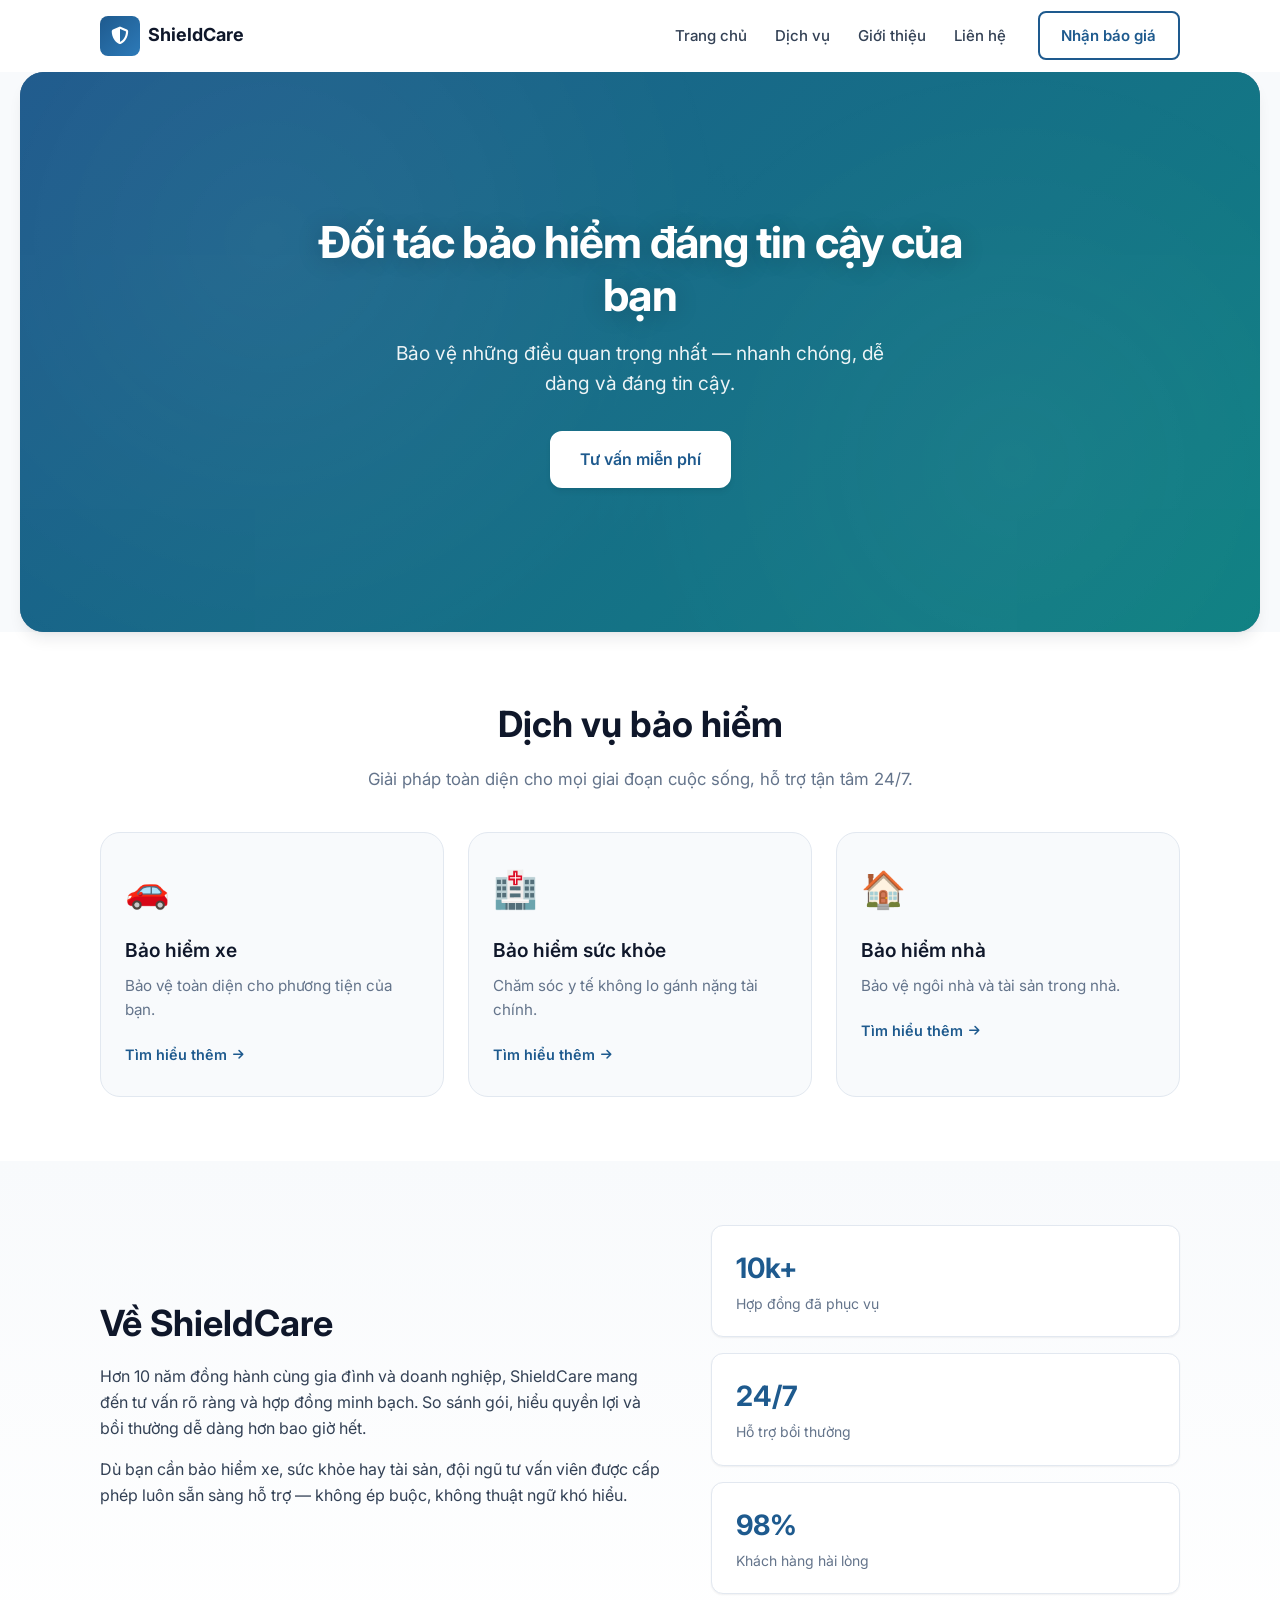
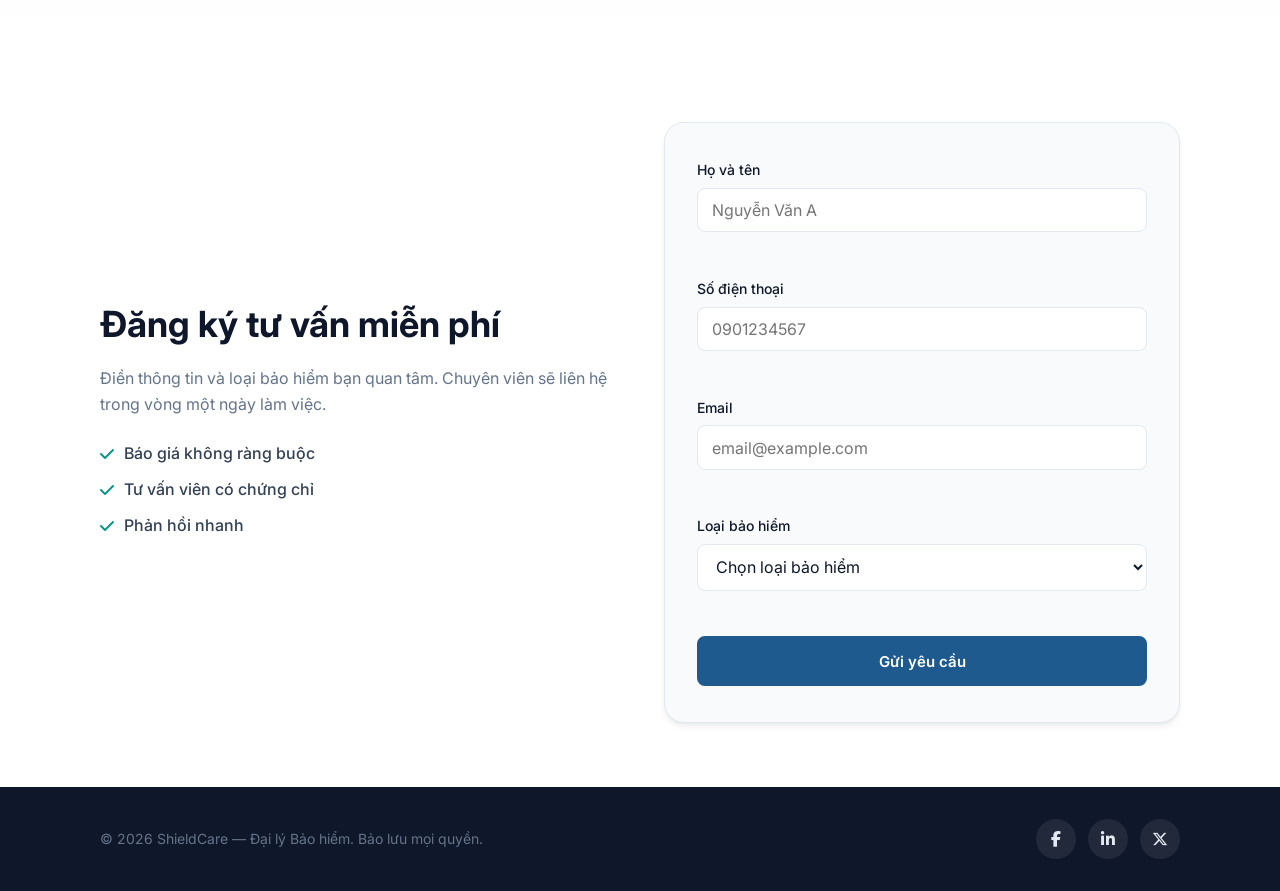
==== index.html @ b1fec672 "Hoàn thành frontend web Bảo Hiểm" ====
<!DOCTYPE html>
<html lang="vi">
  <head>
    <meta charset="UTF-8" />
    <meta name="viewport" content="width=device-width, initial-scale=1.0" />
    <meta
      name="description"
      content="Đại lý bảo hiểm uy tín — xe, sức khỏe, nhà ở. Tư vấn miễn phí, nhanh chóng."
    />
    <title>ShieldCare | Đại lý Bảo hiểm</title>
    <link rel="preconnect" href="https://fonts.googleapis.com" />
    <link rel="preconnect" href="https://fonts.gstatic.com" crossorigin />
    <link
      href="https://fonts.googleapis.com/css2?family=Inter:wght@400;500;600;700&display=swap"
      rel="stylesheet"
    />
    <link
      rel="stylesheet"
      href="https://cdnjs.cloudflare.com/ajax/libs/font-awesome/6.5.1/css/all.min.css"
      crossorigin="anonymous"
      referrerpolicy="no-referrer"
    />
    <link rel="stylesheet" href="style.css" />
  </head>
  <body>
    <a class="skip-link" href="#main-content">Chuyển tới nội dung chính</a>

    <header class="site-header" id="site-header">
      <nav class="navbar" aria-label="Điều hướng chính">
        <a href="#home" class="navbar__logo">
          <span class="navbar__logo-icon" aria-hidden="true">
            <i class="fa-solid fa-shield-halved"></i>
          </span>
          <span class="navbar__logo-text">ShieldCare</span>
        </a>

        <button
          type="button"
          class="navbar__toggle"
          id="nav-toggle"
          aria-expanded="false"
          aria-controls="nav-menu"
          aria-label="Mở menu"
        >
          <span class="navbar__toggle-bar" aria-hidden="true"></span>
          <span class="navbar__toggle-bar" aria-hidden="true"></span>
          <span class="navbar__toggle-bar" aria-hidden="true"></span>
        </button>

        <div class="navbar__menu" id="nav-menu">
          <ul class="navbar__links">
            <li><a href="#home" class="navbar__link">Trang chủ</a></li>
            <li><a href="#services" class="navbar__link">Dịch vụ</a></li>
            <li><a href="#about" class="navbar__link">Giới thiệu</a></li>
            <li><a href="#contact" class="navbar__link">Liên hệ</a></li>
          </ul>
          <a href="#consultation" class="btn btn--outline navbar__cta">Nhận báo giá</a>
        </div>
      </nav>
    </header>

    <main id="main-content">
      <section class="hero" id="home" aria-labelledby="hero-heading">
        <div class="hero__bg" role="img" aria-label="Hình nền trừu tượng"></div>
        <div class="hero__inner">
          <h1 class="hero__title" id="hero-heading">
            Đối tác bảo hiểm đáng tin cậy của bạn
          </h1>
          <p class="hero__subtitle">
            Bảo vệ những điều quan trọng nhất — nhanh chóng, dễ dàng và đáng tin cậy.
          </p>
          <a href="#consultation" class="btn btn--primary hero__cta">Tư vấn miễn phí</a>
        </div>
      </section>

      <section class="section services" id="services" aria-labelledby="services-heading">
        <div class="container">
          <h2 class="section__title" id="services-heading">Dịch vụ bảo hiểm</h2>
          <p class="section__lead">
            Giải pháp toàn diện cho mọi giai đoạn cuộc sống, hỗ trợ tận tâm 24/7.
          </p>
          <div class="services__grid">
            <article class="card">
              <div class="card__icon" aria-hidden="true">🚗</div>
              <h3 class="card__title">Bảo hiểm xe</h3>
              <p class="card__text">Bảo vệ toàn diện cho phương tiện của bạn.</p>
              <a href="#consultation" class="card__link">
                Tìm hiểu thêm <i class="fa-solid fa-arrow-right" aria-hidden="true"></i>
              </a>
            </article>
            <article class="card">
              <div class="card__icon" aria-hidden="true">🏥</div>
              <h3 class="card__title">Bảo hiểm sức khỏe</h3>
              <p class="card__text">Chăm sóc y tế không lo gánh nặng tài chính.</p>
              <a href="#consultation" class="card__link">
                Tìm hiểu thêm <i class="fa-solid fa-arrow-right" aria-hidden="true"></i>
              </a>
            </article>
            <article class="card">
              <div class="card__icon" aria-hidden="true">🏠</div>
              <h3 class="card__title">Bảo hiểm nhà</h3>
              <p class="card__text">Bảo vệ ngôi nhà và tài sản trong nhà.</p>
              <a href="#consultation" class="card__link">
                Tìm hiểu thêm <i class="fa-solid fa-arrow-right" aria-hidden="true"></i>
              </a>
            </article>
          </div>
        </div>
      </section>

      <section class="section about" id="about" aria-labelledby="about-heading">
        <div class="container about__inner">
          <div class="about__content">
            <h2 class="section__title section__title--left" id="about-heading">
              Về ShieldCare
            </h2>
            <p>
              Hơn 10 năm đồng hành cùng gia đình và doanh nghiệp, ShieldCare mang đến tư vấn
              rõ ràng và hợp đồng minh bạch. So sánh gói, hiểu quyền lợi và bồi thường dễ dàng
              hơn bao giờ hết.
            </p>
            <p>
              Dù bạn cần bảo hiểm xe, sức khỏe hay tài sản, đội ngũ tư vấn viên được cấp phép
              luôn sẵn sàng hỗ trợ — không ép buộc, không thuật ngữ khó hiểu.
            </p>
          </div>
          <div class="about__highlights">
            <div class="about__stat">
              <span class="about__stat-value">10k+</span>
              <span class="about__stat-label">Hợp đồng đã phục vụ</span>
            </div>
            <div class="about__stat">
              <span class="about__stat-value">24/7</span>
              <span class="about__stat-label">Hỗ trợ bồi thường</span>
            </div>
            <div class="about__stat">
              <span class="about__stat-value">98%</span>
              <span class="about__stat-label">Khách hàng hài lòng</span>
            </div>
          </div>
        </div>
      </section>

      <section
        class="section consultation"
        id="consultation"
        aria-labelledby="consultation-heading"
      >
        <div class="container">
          <div class="consultation__layout" id="contact">
            <div class="consultation__intro">
              <h2 class="section__title section__title--left" id="consultation-heading">
                Đăng ký tư vấn miễn phí
              </h2>
              <p>
                Điền thông tin và loại bảo hiểm bạn quan tâm. Chuyên viên sẽ liên hệ trong
                vòng một ngày làm việc.
              </p>
              <ul class="consultation__bullets">
                <li><i class="fa-solid fa-check" aria-hidden="true"></i> Báo giá không ràng buộc</li>
                <li><i class="fa-solid fa-check" aria-hidden="true"></i> Tư vấn viên có chứng chỉ</li>
                <li><i class="fa-solid fa-check" aria-hidden="true"></i> Phản hồi nhanh</li>
              </ul>
            </div>
            <div class="form-card">
              <form class="consultation-form" id="consultation-form" novalidate>
                <div class="form-group">
                  <label for="full-name">Họ và tên</label>
                  <input
                    type="text"
                    id="full-name"
                    name="fullName"
                    autocomplete="name"
                    placeholder="Nguyễn Văn A"
                  />
                  <span class="form-error" id="error-full-name" role="alert"></span>
                </div>
                <div class="form-group">
                  <label for="phone">Số điện thoại</label>
                  <input
                    type="tel"
                    id="phone"
                    name="phone"
                    autocomplete="tel"
                    placeholder="0901234567"
                  />
                  <span class="form-error" id="error-phone" role="alert"></span>
                </div>
                <div class="form-group">
                  <label for="email">Email</label>
                  <input
                    type="email"
                    id="email"
                    name="email"
                    autocomplete="email"
                    placeholder="email@example.com"
                  />
                  <span class="form-error" id="error-email" role="alert"></span>
                </div>
                <div class="form-group">
                  <label for="insurance-type">Loại bảo hiểm</label>
                  <select id="insurance-type" name="insuranceType">
                    <option value="">Chọn loại bảo hiểm</option>
                    <option value="car">Xe (Car)</option>
                    <option value="health">Sức khỏe (Health)</option>
                    <option value="home">Nhà (Home)</option>
                  </select>
                  <span class="form-error" id="error-insurance-type" role="alert"></span>
                </div>
                <button type="submit" class="btn btn--primary btn--block">Gửi yêu cầu</button>
                <p class="form-success" id="form-success" role="status" aria-live="polite" hidden>
                  Cảm ơn bạn! Chúng tôi sẽ liên hệ sớm nhất.
                </p>
              </form>
            </div>
          </div>
        </div>
      </section>
    </main>

    <footer class="site-footer">
      <div class="container site-footer__inner">
        <p class="site-footer__copy">
          &copy; <span id="year"></span> ShieldCare — Đại lý Bảo hiểm. Bảo lưu mọi quyền.
        </p>
        <div class="site-footer__social" aria-label="Mạng xã hội">
          <a href="#" class="site-footer__social-link" aria-label="Facebook">
            <i class="fa-brands fa-facebook-f" aria-hidden="true"></i>
          </a>
          <a href="#" class="site-footer__social-link" aria-label="LinkedIn">
            <i class="fa-brands fa-linkedin-in" aria-hidden="true"></i>
          </a>
          <a href="#" class="site-footer__social-link" aria-label="X">
            <i class="fa-brands fa-x-twitter" aria-hidden="true"></i>
          </a>
        </div>
      </div>
    </footer>

    <script src="frontend.js" defer></script>
  </body>
</html>
---- style.css ----
/* ShieldCare — Đại lý Bảo hiểm (vanilla CSS) */

:root {
  --color-primary: #1e5a8e;
  --color-primary-dark: #154a73;
  --color-primary-light: #2d7ab8;
  --color-accent: #0d9488;
  --color-white: #ffffff;
  --color-gray-50: #f8fafc;
  --color-gray-100: #f1f5f9;
  --color-gray-200: #e2e8f0;
  --color-gray-500: #64748b;
  --color-gray-700: #334155;
  --color-gray-900: #0f172a;
  --color-error: #dc2626;
  --color-success: #059669;
  --font-sans: "Inter", system-ui, -apple-system, BlinkMacSystemFont, "Segoe UI", Roboto,
    sans-serif;
  --shadow-sm: 0 1px 2px rgba(15, 23, 42, 0.06);
  --shadow-md: 0 4px 6px -1px rgba(15, 23, 42, 0.08), 0 2px 4px -2px rgba(15, 23, 42, 0.06);
  --shadow-lg: 0 10px 15px -3px rgba(15, 23, 42, 0.08), 0 4px 6px -4px rgba(15, 23, 42, 0.06);
  --shadow-xl: 0 20px 25px -5px rgba(15, 23, 42, 0.1), 0 8px 10px -6px rgba(15, 23, 42, 0.08);
  --radius-sm: 8px;
  --radius-md: 12px;
  --radius-lg: 20px;
  --radius-xl: 24px;
  --header-height: 72px;
  --transition: 0.22s ease;
}

*,
*::before,
*::after {
  box-sizing: border-box;
}

html {
  scroll-behavior: smooth;
}

@media (prefers-reduced-motion: reduce) {
  html {
    scroll-behavior: auto;
  }

  *,
  *::before,
  *::after {
    animation-duration: 0.01ms !important;
    animation-iteration-count: 1 !important;
    transition-duration: 0.01ms !important;
  }
}

body {
  margin: 0;
  font-family: var(--font-sans);
  font-size: 1rem;
  line-height: 1.6;
  color: var(--color-gray-700);
  background: var(--color-gray-50);
}

a {
  color: var(--color-primary);
  text-decoration: none;
  transition: color var(--transition);
}

a:hover {
  color: var(--color-primary-light);
}

.skip-link {
  position: absolute;
  top: -100px;
  left: 1rem;
  z-index: 2000;
  padding: 0.75rem 1rem;
  background: var(--color-primary);
  color: var(--color-white);
  border-radius: var(--radius-sm);
  font-weight: 600;
}

.skip-link:focus {
  top: 1rem;
  outline: 2px solid var(--color-white);
  outline-offset: 2px;
}

/* Buttons */
.btn {
  display: inline-flex;
  align-items: center;
  justify-content: center;
  gap: 0.5rem;
  padding: 0.65rem 1.35rem;
  font-family: inherit;
  font-size: 0.9375rem;
  font-weight: 600;
  border-radius: var(--radius-sm);
  border: 2px solid transparent;
  cursor: pointer;
  transition: background var(--transition), color var(--transition),
    border-color var(--transition), box-shadow var(--transition), transform 0.15s ease;
}

.btn--primary {
  background: var(--color-primary);
  color: var(--color-white);
  border-color: var(--color-primary);
}

.btn--primary:hover {
  background: var(--color-primary-dark);
  border-color: var(--color-primary-dark);
  color: var(--color-white);
  box-shadow: var(--shadow-md);
}

.btn--outline {
  background: transparent;
  color: var(--color-primary);
  border-color: var(--color-primary);
}

.btn--outline:hover {
  background: var(--color-primary);
  color: var(--color-white);
}

.btn--block {
  width: 100%;
  padding: 0.85rem 1.25rem;
}

/* Layout */
.container {
  width: 100%;
  max-width: 1120px;
  margin: 0 auto;
  padding: 0 1.25rem;
}

.section {
  padding: 4rem 0;
}

.section__title {
  margin: 0 0 0.75rem;
  font-size: clamp(1.65rem, 4vw, 2.25rem);
  font-weight: 700;
  color: var(--color-gray-900);
  text-align: center;
}

.section__title--left {
  text-align: left;
}

.section__lead {
  margin: 0 auto 2.5rem;
  max-width: 560px;
  text-align: center;
  color: var(--color-gray-500);
  font-size: 1.05rem;
}

/* Header */
.site-header {
  position: fixed;
  top: 0;
  left: 0;
  right: 0;
  z-index: 1000;
  height: var(--header-height);
  display: flex;
  align-items: center;
  background: rgba(255, 255, 255, 0.92);
  backdrop-filter: blur(10px);
  -webkit-backdrop-filter: blur(10px);
  border-bottom: 1px solid transparent;
  transition: background var(--transition), box-shadow var(--transition),
    border-color var(--transition);
}

.site-header.is-scrolled {
  background: rgba(255, 255, 255, 0.98);
  box-shadow: var(--shadow-md);
  border-bottom-color: var(--color-gray-200);
}

.navbar {
  width: 100%;
  max-width: 1120px;
  margin: 0 auto;
  padding: 0 1.25rem;
  display: flex;
  align-items: center;
  justify-content: space-between;
  gap: 1rem;
}

.navbar__logo {
  display: inline-flex;
  align-items: center;
  gap: 0.5rem;
  font-weight: 700;
  font-size: 1.125rem;
  color: var(--color-gray-900);
  z-index: 1002;
}

.navbar__logo:hover {
  color: var(--color-primary);
}

.navbar__logo-icon {
  display: flex;
  align-items: center;
  justify-content: center;
  width: 40px;
  height: 40px;
  border-radius: var(--radius-sm);
  background: linear-gradient(135deg, var(--color-primary), var(--color-primary-light));
  color: var(--color-white);
  font-size: 1.1rem;
}

.navbar__toggle {
  display: none;
  flex-direction: column;
  justify-content: center;
  gap: 5px;
  width: 44px;
  height: 44px;
  padding: 0;
  border: none;
  background: transparent;
  cursor: pointer;
  border-radius: var(--radius-sm);
  z-index: 1002;
}

.navbar__toggle:focus-visible {
  outline: 2px solid var(--color-primary);
  outline-offset: 2px;
}

.navbar__toggle-bar {
  display: block;
  width: 22px;
  height: 2px;
  background: var(--color-gray-900);
  border-radius: 2px;
  transition: transform var(--transition), opacity var(--transition);
}

.site-header.nav-open .navbar__toggle-bar:nth-child(1) {
  transform: translateY(7px) rotate(45deg);
}

.site-header.nav-open .navbar__toggle-bar:nth-child(2) {
  opacity: 0;
}

.site-header.nav-open .navbar__toggle-bar:nth-child(3) {
  transform: translateY(-7px) rotate(-45deg);
}

.navbar__menu {
  display: flex;
  align-items: center;
  gap: 2rem;
}

.navbar__links {
  display: flex;
  align-items: center;
  gap: 1.75rem;
  list-style: none;
  margin: 0;
  padding: 0;
}

.navbar__link {
  font-weight: 500;
  font-size: 0.9375rem;
  color: var(--color-gray-700);
}

.navbar__link:hover {
  color: var(--color-primary);
}

@media (max-width: 768px) {
  .navbar__toggle {
    display: flex;
  }

  .navbar__menu {
    position: fixed;
    inset: 0;
    flex-direction: column;
    justify-content: center;
    gap: 2rem;
    padding: var(--header-height) 1.5rem 2rem;
    background: var(--color-white);
    opacity: 0;
    visibility: hidden;
    pointer-events: none;
    transition: opacity var(--transition), visibility var(--transition);
  }

  .site-header.nav-open .navbar__menu {
    opacity: 1;
    visibility: visible;
    pointer-events: auto;
  }

  .navbar__links {
    flex-direction: column;
    gap: 1.25rem;
  }

  .navbar__link {
    font-size: 1.125rem;
  }

  .navbar__cta {
    width: 100%;
    max-width: 240px;
  }
}

/* Hero */
.hero {
  position: relative;
  margin: var(--header-height) 1.25rem 0;
  min-height: min(70vh, 560px);
  display: flex;
  align-items: center;
  justify-content: center;
  border-radius: var(--radius-xl);
  overflow: hidden;
  box-shadow: var(--shadow-lg);
}

.hero__bg {
  position: absolute;
  inset: 0;
  background-color: var(--color-primary-dark);
  background-image: linear-gradient(
      135deg,
      rgba(30, 90, 142, 0.92) 0%,
      rgba(13, 148, 136, 0.75) 100%
    ),
    url("https://images.unsplash.com/photo-1454165804606-c3d57bc86b40?auto=format&fit=crop&w=1600&q=80");
  background-size: cover;
  background-position: center;
}

.hero__bg::after {
  content: "";
  position: absolute;
  inset: 0;
  opacity: 0.35;
  background-image: radial-gradient(
      circle at 20% 30%,
      rgba(255, 255, 255, 0.15) 0%,
      transparent 45%
    ),
    radial-gradient(circle at 80% 70%, rgba(255, 255, 255, 0.1) 0%, transparent 40%);
  pointer-events: none;
}

.hero__inner {
  position: relative;
  z-index: 1;
  text-align: center;
  padding: 3rem 1.5rem;
  max-width: 720px;
}

.hero__title {
  margin: 0 0 1rem;
  font-size: clamp(1.75rem, 5vw, 2.75rem);
  font-weight: 700;
  line-height: 1.2;
  color: var(--color-white);
  letter-spacing: -0.02em;
  text-shadow: 0 2px 24px rgba(0, 0, 0, 0.2);
}

.hero__subtitle {
  margin: 0 auto 2rem;
  max-width: 520px;
  font-size: clamp(1rem, 2.5vw, 1.2rem);
  color: rgba(255, 255, 255, 0.92);
}

.hero__cta {
  background: var(--color-white);
  color: var(--color-primary);
  border-color: var(--color-white);
  padding: 0.85rem 1.75rem;
  font-size: 1rem;
  border-radius: var(--radius-md);
  box-shadow: var(--shadow-md);
}

.hero__cta:hover {
  background: var(--color-gray-100);
  border-color: var(--color-gray-100);
  color: var(--color-primary-dark);
  transform: translateY(-2px);
  box-shadow: var(--shadow-xl);
}

@media (max-width: 768px) {
  .hero {
    margin-left: 1rem;
    margin-right: 1rem;
    border-radius: var(--radius-lg);
    min-height: 480px;
  }
}

/* Services */
.services {
  background: var(--color-white);
}

.services__grid {
  display: grid;
  grid-template-columns: 1fr;
  gap: 1.5rem;
}

@media (min-width: 600px) {
  .services__grid {
    grid-template-columns: repeat(3, 1fr);
  }
}

.card {
  background: var(--color-gray-50);
  border: 1px solid var(--color-gray-200);
  border-radius: var(--radius-lg);
  padding: 1.75rem 1.5rem;
  transition: transform var(--transition), box-shadow var(--transition),
    border-color var(--transition);
}

.card:hover {
  transform: translateY(-6px);
  box-shadow: var(--shadow-xl);
  border-color: rgba(30, 90, 142, 0.2);
}

.card__icon {
  font-size: 2.25rem;
  margin-bottom: 1rem;
}

.card__title {
  margin: 0 0 0.5rem;
  font-size: 1.2rem;
  font-weight: 600;
  color: var(--color-gray-900);
}

.card__text {
  margin: 0 0 1.25rem;
  color: var(--color-gray-500);
  font-size: 0.95rem;
}

.card__link {
  display: inline-flex;
  align-items: center;
  gap: 0.4rem;
  font-weight: 600;
  font-size: 0.9rem;
  color: var(--color-primary);
}

.card__link:hover i {
  transform: translateX(3px);
}

.card__link i {
  font-size: 0.75rem;
  transition: transform var(--transition);
}

/* About */
.about {
  background: linear-gradient(180deg, var(--color-gray-50) 0%, var(--color-white) 100%);
}

.about__inner {
  display: grid;
  gap: 2.5rem;
}

@media (min-width: 768px) {
  .about__inner {
    grid-template-columns: 1.2fr 1fr;
    gap: 3rem;
    align-items: center;
  }
}

.about__content p {
  margin: 0 0 1rem;
}

.about__highlights {
  display: grid;
  gap: 1rem;
}

.about__stat {
  background: var(--color-white);
  border: 1px solid var(--color-gray-200);
  border-radius: var(--radius-md);
  padding: 1.25rem 1.5rem;
  box-shadow: var(--shadow-sm);
}

.about__stat-value {
  display: block;
  font-size: 1.75rem;
  font-weight: 700;
  color: var(--color-primary);
}

.about__stat-label {
  font-size: 0.875rem;
  color: var(--color-gray-500);
}

/* Form */
.consultation {
  background: var(--color-white);
}

.consultation__layout {
  display: grid;
  gap: 2.5rem;
}

@media (min-width: 900px) {
  .consultation__layout {
    grid-template-columns: 1fr 1fr;
    gap: 3rem;
    align-items: center;
  }
}

.consultation__intro p {
  margin: 0 0 1.5rem;
  color: var(--color-gray-500);
}

.consultation__bullets {
  list-style: none;
  margin: 0;
  padding: 0;
}

.consultation__bullets li {
  display: flex;
  align-items: center;
  gap: 0.65rem;
  margin-bottom: 0.65rem;
  font-weight: 500;
}

.consultation__bullets i {
  color: var(--color-accent);
}

.form-card {
  background: var(--color-gray-50);
  border: 1px solid var(--color-gray-200);
  border-radius: var(--radius-lg);
  padding: 2rem 1.5rem;
  box-shadow: var(--shadow-md);
}

@media (min-width: 768px) {
  .form-card {
    padding: 2.25rem 2rem;
  }
}

.consultation-form .form-group {
  margin-bottom: 1.25rem;
}

.consultation-form label {
  display: block;
  margin-bottom: 0.4rem;
  font-weight: 500;
  font-size: 0.875rem;
  color: var(--color-gray-900);
}

.consultation-form input,
.consultation-form select {
  width: 100%;
  padding: 0.7rem 0.85rem;
  font-family: inherit;
  font-size: 1rem;
  border: 1px solid var(--color-gray-200);
  border-radius: var(--radius-sm);
  background: var(--color-white);
  color: var(--color-gray-900);
  transition: border-color var(--transition), box-shadow var(--transition);
}

.consultation-form input:focus,
.consultation-form select:focus {
  outline: none;
  border-color: var(--color-primary);
  box-shadow: 0 0 0 3px rgba(30, 90, 142, 0.15);
}

.consultation-form input[aria-invalid="true"],
.consultation-form select[aria-invalid="true"] {
  border-color: var(--color-error);
}

.form-error {
  display: block;
  min-height: 1.25rem;
  margin-top: 0.35rem;
  font-size: 0.8125rem;
  color: var(--color-error);
}

.form-success {
  margin: 1rem 0 0;
  padding: 0.85rem 1rem;
  background: rgba(5, 150, 105, 0.1);
  border: 1px solid rgba(5, 150, 105, 0.35);
  border-radius: var(--radius-sm);
  color: var(--color-success);
  font-weight: 600;
  text-align: center;
}

.form-success[hidden] {
  display: none;
}

/* Footer */
.site-footer {
  background: var(--color-gray-900);
  padding: 2rem 0;
}

.site-footer__inner {
  display: flex;
  flex-direction: column;
  align-items: center;
  gap: 1.25rem;
  text-align: center;
}

@media (min-width: 600px) {
  .site-footer__inner {
    flex-direction: row;
    justify-content: space-between;
    text-align: left;
  }
}

.site-footer__copy {
  margin: 0;
  font-size: 0.875rem;
  color: var(--color-gray-500);
}

.site-footer__social {
  display: flex;
  gap: 0.75rem;
}

.site-footer__social-link {
  display: flex;
  align-items: center;
  justify-content: center;
  width: 40px;
  height: 40px;
  border-radius: 50%;
  background: rgba(255, 255, 255, 0.08);
  color: var(--color-gray-200);
  transition: background var(--transition), color var(--transition), transform 0.15s ease;
}

.site-footer__social-link:hover {
  background: var(--color-primary);
  color: var(--color-white);
  transform: translateY(-2px);
}
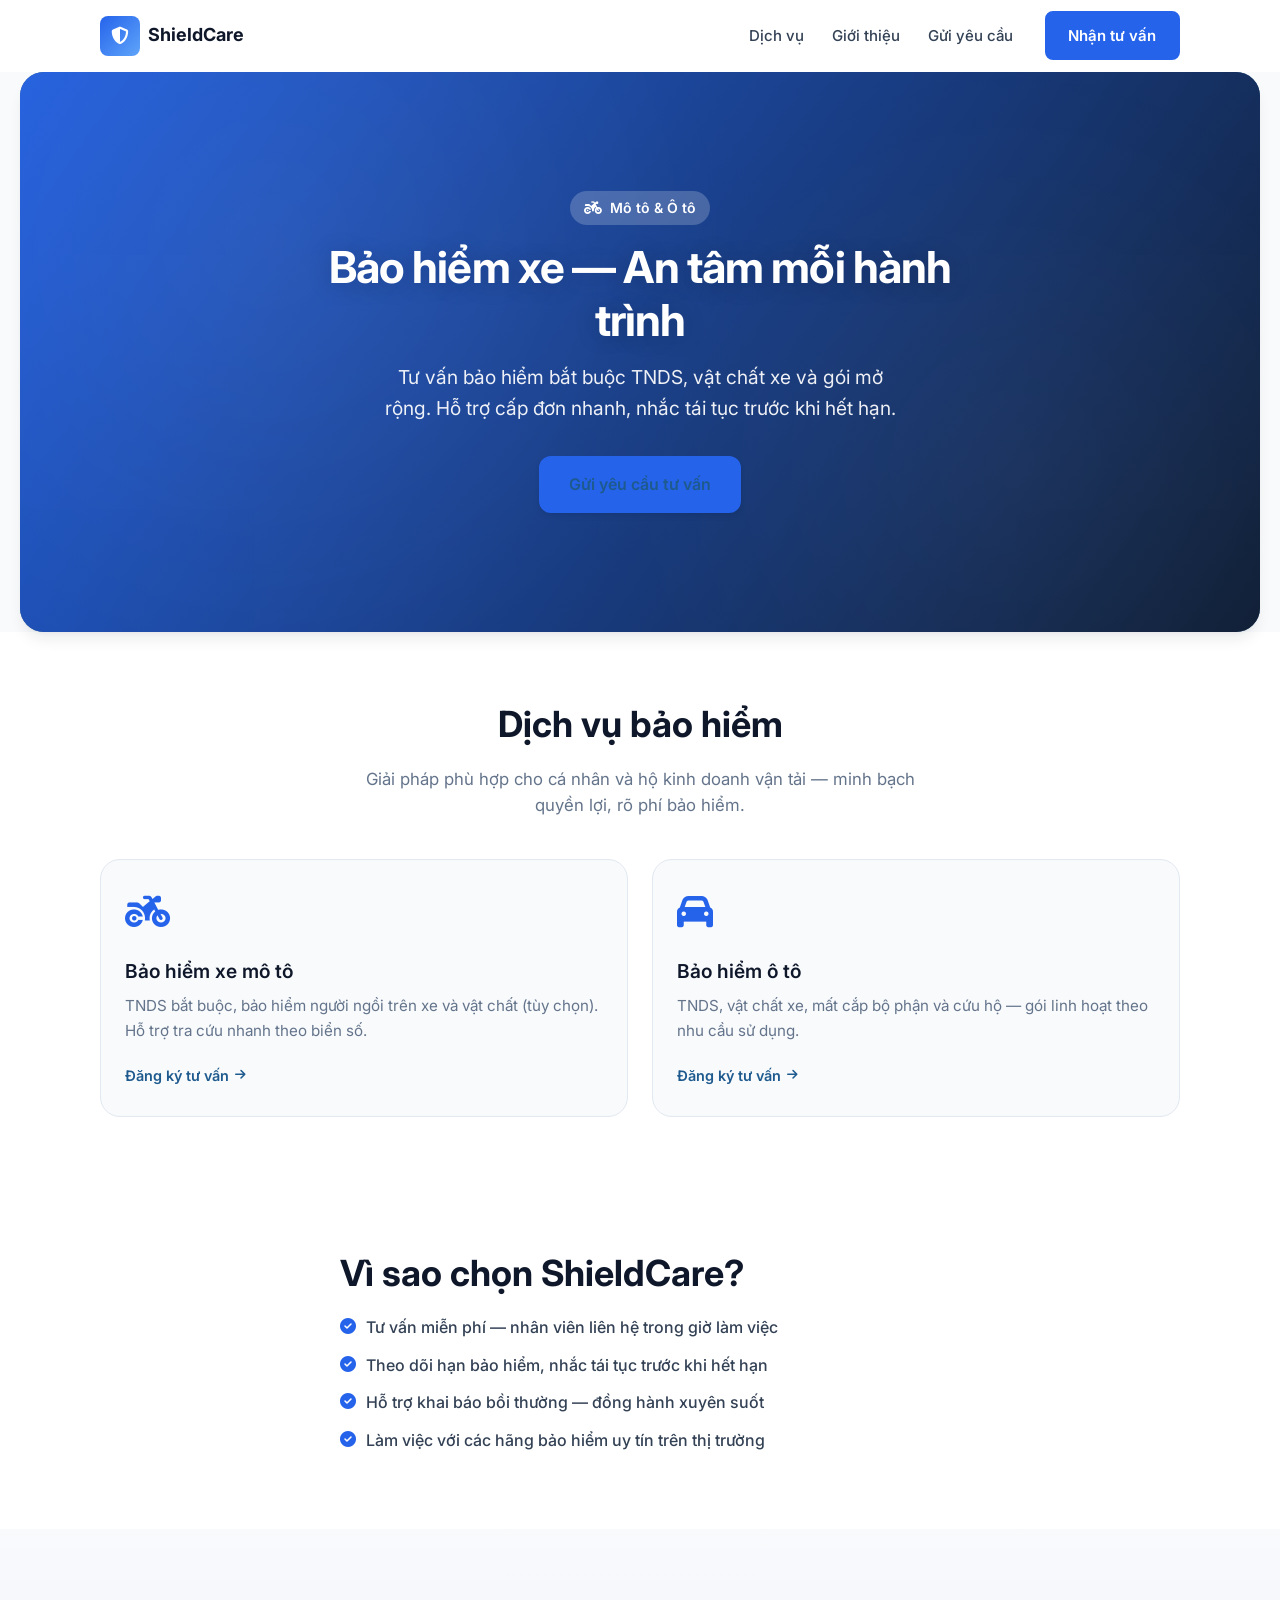
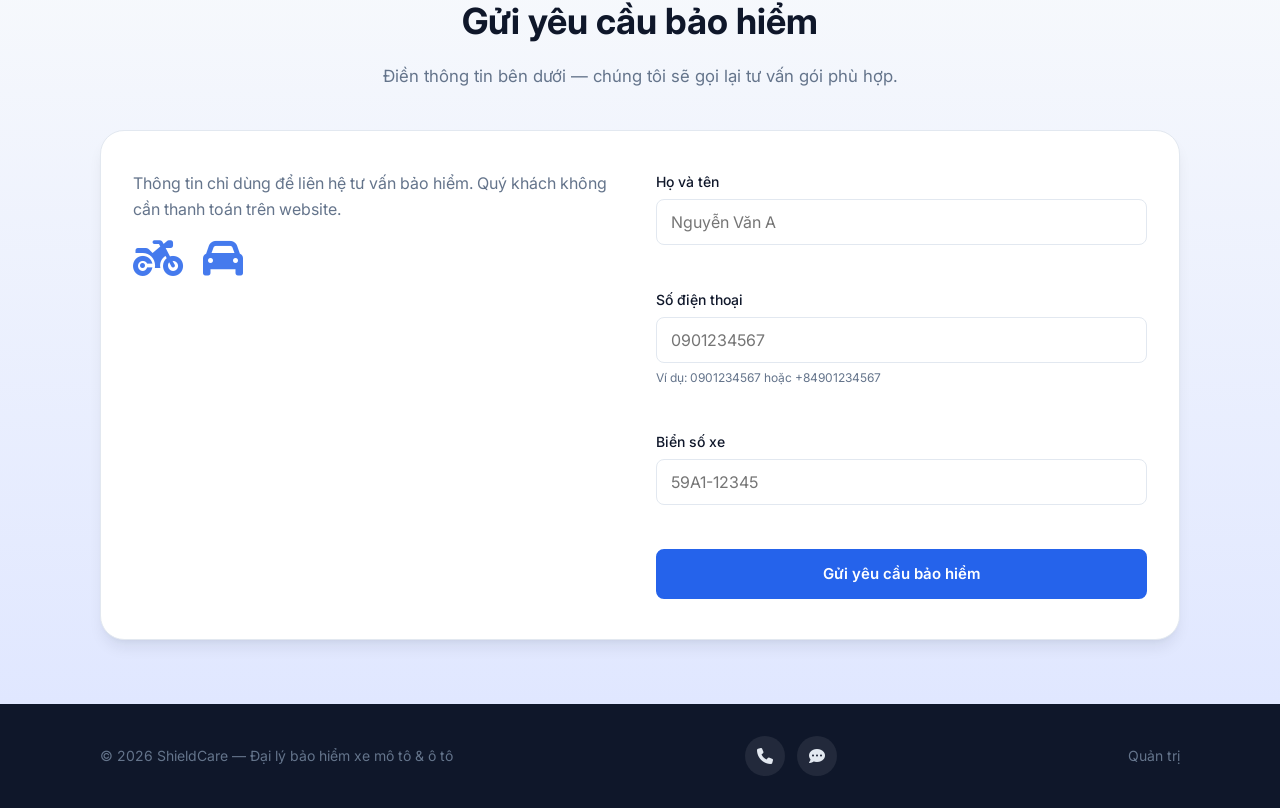
==== commit abdebf6d: "Cap nhat admin auth Bearer token, API Render/Vercel va cau hinh deploy. EOF  Co-authored-by: Cursor " ====
--- a/index.html
+++ b/index.html
@@ -5,9 +5,11 @@
     <meta name="viewport" content="width=device-width, initial-scale=1.0" />
     <meta
       name="description"
-      content="Đại lý bảo hiểm uy tín — xe, sức khỏe, nhà ở. Tư vấn miễn phí, nhanh chóng."
+      content="ShieldCare — Đại lý bảo hiểm xe mô tô và ô tô. Tư vấn nhanh, thủ tục gọn, hỗ trợ tái tục bảo hiểm."
     />
-    <title>ShieldCare | Đại lý Bảo hiểm</title>
+    <!-- Đổi URL Render khi deploy backend (để trống = cùng domain với API) -->
+    <meta name="api-base" content="https://web-bao-hiem.onrender.com" />
+    <title>ShieldCare | Bảo hiểm xe mô tô &amp; ô tô</title>
     <link rel="preconnect" href="https://fonts.googleapis.com" />
     <link rel="preconnect" href="https://fonts.gstatic.com" crossorigin />
     <link
@@ -23,17 +25,16 @@
     <link rel="stylesheet" href="style.css" />
   </head>
   <body>
-    <a class="skip-link" href="#main-content">Chuyển tới nội dung chính</a>
+    <a href="#main" class="skip-link">Chuyển tới nội dung chính</a>
 
     <header class="site-header" id="site-header">
       <nav class="navbar" aria-label="Điều hướng chính">
-        <a href="#home" class="navbar__logo">
+        <a href="#" class="navbar__logo">
           <span class="navbar__logo-icon" aria-hidden="true">
             <i class="fa-solid fa-shield-halved"></i>
           </span>
-          <span class="navbar__logo-text">ShieldCare</span>
+          ShieldCare
         </a>
-
         <button
           type="button"
           class="navbar__toggle"
@@ -42,177 +43,166 @@
           aria-controls="nav-menu"
           aria-label="Mở menu"
         >
-          <span class="navbar__toggle-bar" aria-hidden="true"></span>
-          <span class="navbar__toggle-bar" aria-hidden="true"></span>
-          <span class="navbar__toggle-bar" aria-hidden="true"></span>
+          <span class="navbar__toggle-bar"></span>
+          <span class="navbar__toggle-bar"></span>
+          <span class="navbar__toggle-bar"></span>
         </button>
-
         <div class="navbar__menu" id="nav-menu">
           <ul class="navbar__links">
-            <li><a href="#home" class="navbar__link">Trang chủ</a></li>
-            <li><a href="#services" class="navbar__link">Dịch vụ</a></li>
-            <li><a href="#about" class="navbar__link">Giới thiệu</a></li>
-            <li><a href="#contact" class="navbar__link">Liên hệ</a></li>
+            <li><a href="#dich-vu" class="navbar__link">Dịch vụ</a></li>
+            <li><a href="#gioi-thieu" class="navbar__link">Giới thiệu</a></li>
+            <li><a href="#yeu-cau" class="navbar__link">Gửi yêu cầu</a></li>
           </ul>
-          <a href="#consultation" class="btn btn--outline navbar__cta">Nhận báo giá</a>
+          <a href="#yeu-cau" class="btn btn--primary navbar__cta">Nhận tư vấn</a>
         </div>
       </nav>
     </header>
 
-    <main id="main-content">
-      <section class="hero" id="home" aria-labelledby="hero-heading">
-        <div class="hero__bg" role="img" aria-label="Hình nền trừu tượng"></div>
-        <div class="hero__inner">
-          <h1 class="hero__title" id="hero-heading">
-            Đối tác bảo hiểm đáng tin cậy của bạn
-          </h1>
+    <main id="main">
+      <section class="hero hero--vehicle" id="trang-chu" aria-labelledby="hero-title">
+        <div class="hero__bg" aria-hidden="true"></div>
+        <div class="hero__inner container">
+          <p class="hero__badge">
+            <i class="fa-solid fa-motorcycle" aria-hidden="true"></i>
+            Mô tô &amp; Ô tô
+          </p>
+          <h1 class="hero__title" id="hero-title">Bảo hiểm xe — An tâm mỗi hành trình</h1>
           <p class="hero__subtitle">
-            Bảo vệ những điều quan trọng nhất — nhanh chóng, dễ dàng và đáng tin cậy.
-          </p>
-          <a href="#consultation" class="btn btn--primary hero__cta">Tư vấn miễn phí</a>
-        </div>
-      </section>
-
-      <section class="section services" id="services" aria-labelledby="services-heading">
+            Tư vấn bảo hiểm bắt buộc TNDS, vật chất xe và gói mở rộng. Hỗ trợ cấp đơn nhanh, nhắc
+            tái tục trước khi hết hạn.
+          </p>
+          <a href="#yeu-cau" class="btn btn--primary hero__cta">Gửi yêu cầu tư vấn</a>
+        </div>
+      </section>
+
+      <section class="section services" id="dich-vu" aria-labelledby="services-title">
         <div class="container">
-          <h2 class="section__title" id="services-heading">Dịch vụ bảo hiểm</h2>
+          <h2 class="section__title" id="services-title">Dịch vụ bảo hiểm</h2>
           <p class="section__lead">
-            Giải pháp toàn diện cho mọi giai đoạn cuộc sống, hỗ trợ tận tâm 24/7.
-          </p>
-          <div class="services__grid">
+            Giải pháp phù hợp cho cá nhân và hộ kinh doanh vận tải — minh bạch quyền lợi, rõ phí
+            bảo hiểm.
+          </p>
+          <div class="services__grid services__grid--two">
             <article class="card">
-              <div class="card__icon" aria-hidden="true">🚗</div>
-              <h3 class="card__title">Bảo hiểm xe</h3>
-              <p class="card__text">Bảo vệ toàn diện cho phương tiện của bạn.</p>
-              <a href="#consultation" class="card__link">
-                Tìm hiểu thêm <i class="fa-solid fa-arrow-right" aria-hidden="true"></i>
+              <div class="card__icon card__icon--fa" aria-hidden="true">
+                <i class="fa-solid fa-motorcycle"></i>
+              </div>
+              <h3 class="card__title">Bảo hiểm xe mô tô</h3>
+              <p class="card__text">
+                TNDS bắt buộc, bảo hiểm người ngồi trên xe và vật chất (tùy chọn). Hỗ trợ tra
+                cứu nhanh theo biển số.
+              </p>
+              <a href="#yeu-cau" class="card__link">
+                Đăng ký tư vấn <i class="fa-solid fa-arrow-right" aria-hidden="true"></i>
               </a>
             </article>
             <article class="card">
-              <div class="card__icon" aria-hidden="true">🏥</div>
-              <h3 class="card__title">Bảo hiểm sức khỏe</h3>
-              <p class="card__text">Chăm sóc y tế không lo gánh nặng tài chính.</p>
-              <a href="#consultation" class="card__link">
-                Tìm hiểu thêm <i class="fa-solid fa-arrow-right" aria-hidden="true"></i>
-              </a>
-            </article>
-            <article class="card">
-              <div class="card__icon" aria-hidden="true">🏠</div>
-              <h3 class="card__title">Bảo hiểm nhà</h3>
-              <p class="card__text">Bảo vệ ngôi nhà và tài sản trong nhà.</p>
-              <a href="#consultation" class="card__link">
-                Tìm hiểu thêm <i class="fa-solid fa-arrow-right" aria-hidden="true"></i>
+              <div class="card__icon card__icon--fa" aria-hidden="true">
+                <i class="fa-solid fa-car"></i>
+              </div>
+              <h3 class="card__title">Bảo hiểm ô tô</h3>
+              <p class="card__text">
+                TNDS, vật chất xe, mất cắp bộ phận và cứu hộ — gói linh hoạt theo nhu cầu sử
+                dụng.
+              </p>
+              <a href="#yeu-cau" class="card__link">
+                Đăng ký tư vấn <i class="fa-solid fa-arrow-right" aria-hidden="true"></i>
               </a>
             </article>
           </div>
         </div>
       </section>
 
-      <section class="section about" id="about" aria-labelledby="about-heading">
-        <div class="container about__inner">
-          <div class="about__content">
-            <h2 class="section__title section__title--left" id="about-heading">
-              Về ShieldCare
-            </h2>
-            <p>
-              Hơn 10 năm đồng hành cùng gia đình và doanh nghiệp, ShieldCare mang đến tư vấn
-              rõ ràng và hợp đồng minh bạch. So sánh gói, hiểu quyền lợi và bồi thường dễ dàng
-              hơn bao giờ hết.
-            </p>
-            <p>
-              Dù bạn cần bảo hiểm xe, sức khỏe hay tài sản, đội ngũ tư vấn viên được cấp phép
-              luôn sẵn sàng hỗ trợ — không ép buộc, không thuật ngữ khó hiểu.
-            </p>
-          </div>
-          <div class="about__highlights">
-            <div class="about__stat">
-              <span class="about__stat-value">10k+</span>
-              <span class="about__stat-label">Hợp đồng đã phục vụ</span>
+      <section class="section about-short" id="gioi-thieu" aria-labelledby="about-title">
+        <div class="container about-short__inner">
+          <h2 class="section__title section__title--left" id="about-title">Vì sao chọn ShieldCare?</h2>
+          <ul class="about-short__list">
+            <li>
+              <i class="fa-solid fa-circle-check" aria-hidden="true"></i>
+              Tư vấn miễn phí — nhân viên liên hệ trong giờ làm việc
+            </li>
+            <li>
+              <i class="fa-solid fa-circle-check" aria-hidden="true"></i>
+              Theo dõi hạn bảo hiểm, nhắc tái tục trước khi hết hạn
+            </li>
+            <li>
+              <i class="fa-solid fa-circle-check" aria-hidden="true"></i>
+              Hỗ trợ khai báo bồi thường — đồng hành xuyên suốt
+            </li>
+            <li>
+              <i class="fa-solid fa-circle-check" aria-hidden="true"></i>
+              Làm việc với các hãng bảo hiểm uy tín trên thị trường
+            </li>
+          </ul>
+        </div>
+      </section>
+
+      <section class="section request-section" id="yeu-cau" aria-labelledby="request-title">
+        <div class="container">
+          <h2 class="section__title" id="request-title">Gửi yêu cầu bảo hiểm</h2>
+          <p class="section__lead">
+            Điền thông tin bên dưới — chúng tôi sẽ gọi lại tư vấn gói phù hợp.
+          </p>
+          <div class="request-card">
+            <div class="request-card__intro">
+              <p>
+                Thông tin chỉ dùng để liên hệ tư vấn bảo hiểm. Quý khách không cần thanh toán
+                trên website.
+              </p>
+              <div class="request-card__icons" aria-hidden="true">
+                <i class="fa-solid fa-motorcycle" title="Xe mô tô"></i>
+                <i class="fa-solid fa-car" title="Ô tô"></i>
+              </div>
             </div>
-            <div class="about__stat">
-              <span class="about__stat-value">24/7</span>
-              <span class="about__stat-label">Hỗ trợ bồi thường</span>
-            </div>
-            <div class="about__stat">
-              <span class="about__stat-value">98%</span>
-              <span class="about__stat-label">Khách hàng hài lòng</span>
-            </div>
-          </div>
-        </div>
-      </section>
-
-      <section
-        class="section consultation"
-        id="consultation"
-        aria-labelledby="consultation-heading"
-      >
-        <div class="container">
-          <div class="consultation__layout" id="contact">
-            <div class="consultation__intro">
-              <h2 class="section__title section__title--left" id="consultation-heading">
-                Đăng ký tư vấn miễn phí
-              </h2>
-              <p>
-                Điền thông tin và loại bảo hiểm bạn quan tâm. Chuyên viên sẽ liên hệ trong
-                vòng một ngày làm việc.
-              </p>
-              <ul class="consultation__bullets">
-                <li><i class="fa-solid fa-check" aria-hidden="true"></i> Báo giá không ràng buộc</li>
-                <li><i class="fa-solid fa-check" aria-hidden="true"></i> Tư vấn viên có chứng chỉ</li>
-                <li><i class="fa-solid fa-check" aria-hidden="true"></i> Phản hồi nhanh</li>
-              </ul>
-            </div>
-            <div class="form-card">
-              <form class="consultation-form" id="consultation-form" novalidate>
-                <div class="form-group">
-                  <label for="full-name">Họ và tên</label>
-                  <input
-                    type="text"
-                    id="full-name"
-                    name="fullName"
-                    autocomplete="name"
-                    placeholder="Nguyễn Văn A"
-                  />
-                  <span class="form-error" id="error-full-name" role="alert"></span>
-                </div>
-                <div class="form-group">
-                  <label for="phone">Số điện thoại</label>
-                  <input
-                    type="tel"
-                    id="phone"
-                    name="phone"
-                    autocomplete="tel"
-                    placeholder="0901234567"
-                  />
-                  <span class="form-error" id="error-phone" role="alert"></span>
-                </div>
-                <div class="form-group">
-                  <label for="email">Email</label>
-                  <input
-                    type="email"
-                    id="email"
-                    name="email"
-                    autocomplete="email"
-                    placeholder="email@example.com"
-                  />
-                  <span class="form-error" id="error-email" role="alert"></span>
-                </div>
-                <div class="form-group">
-                  <label for="insurance-type">Loại bảo hiểm</label>
-                  <select id="insurance-type" name="insuranceType">
-                    <option value="">Chọn loại bảo hiểm</option>
-                    <option value="car">Xe (Car)</option>
-                    <option value="health">Sức khỏe (Health)</option>
-                    <option value="home">Nhà (Home)</option>
-                  </select>
-                  <span class="form-error" id="error-insurance-type" role="alert"></span>
-                </div>
-                <button type="submit" class="btn btn--primary btn--block">Gửi yêu cầu</button>
-                <p class="form-success" id="form-success" role="status" aria-live="polite" hidden>
-                  Cảm ơn bạn! Chúng tôi sẽ liên hệ sớm nhất.
-                </p>
-              </form>
-            </div>
+            <form class="request-form" id="request-form" novalidate>
+              <p
+                class="form-error form-error--global"
+                id="form-api-error"
+                role="alert"
+                hidden
+              ></p>
+              <div class="form-group">
+                <label for="ten-khach-hang">Họ và tên</label>
+                <input
+                  type="text"
+                  id="ten-khach-hang"
+                  name="tenKhachHang"
+                  autocomplete="name"
+                  required
+                  maxlength="120"
+                  placeholder="Nguyễn Văn A"
+                />
+                <span class="form-error" id="error-ten-khach-hang"></span>
+              </div>
+              <div class="form-group">
+                <label for="so-dien-thoai">Số điện thoại</label>
+                <input
+                  type="tel"
+                  id="so-dien-thoai"
+                  name="soDienThoai"
+                  autocomplete="tel"
+                  required
+                  placeholder="0901234567"
+                />
+                <span class="form-hint">Ví dụ: 0901234567 hoặc +84901234567</span>
+                <span class="form-error" id="error-so-dien-thoai"></span>
+              </div>
+              <div class="form-group">
+                <label for="bien-so">Biển số xe</label>
+                <input
+                  type="text"
+                  id="bien-so"
+                  name="bienSo"
+                  required
+                  maxlength="30"
+                  placeholder="59A1-12345"
+                />
+                <span class="form-error" id="error-bien-so"></span>
+              </div>
+              <button type="submit" class="btn btn--primary btn--block" id="request-submit">
+                Gửi yêu cầu bảo hiểm
+              </button>
+            </form>
           </div>
         </div>
       </section>
@@ -221,22 +211,41 @@
     <footer class="site-footer">
       <div class="container site-footer__inner">
         <p class="site-footer__copy">
-          &copy; <span id="year"></span> ShieldCare — Đại lý Bảo hiểm. Bảo lưu mọi quyền.
+          &copy; <span id="year"></span> ShieldCare — Đại lý bảo hiểm xe mô tô &amp; ô tô
         </p>
-        <div class="site-footer__social" aria-label="Mạng xã hội">
-          <a href="#" class="site-footer__social-link" aria-label="Facebook">
-            <i class="fa-brands fa-facebook-f" aria-hidden="true"></i>
+        <div class="site-footer__social">
+          <a href="tel:0900000000" class="site-footer__social-link" aria-label="Gọi hotline">
+            <i class="fa-solid fa-phone" aria-hidden="true"></i>
           </a>
-          <a href="#" class="site-footer__social-link" aria-label="LinkedIn">
-            <i class="fa-brands fa-linkedin-in" aria-hidden="true"></i>
+          <a
+            href="https://zalo.me"
+            class="site-footer__social-link"
+            target="_blank"
+            rel="noopener noreferrer"
+            aria-label="Zalo"
+          >
+            <i class="fa-solid fa-comment-dots" aria-hidden="true"></i>
           </a>
-          <a href="#" class="site-footer__social-link" aria-label="X">
-            <i class="fa-brands fa-x-twitter" aria-hidden="true"></i>
-          </a>
-        </div>
+        </div>
+        <a href="admin.html" class="site-footer__admin-link">Quản trị</a>
       </div>
     </footer>
 
+    <div class="site-toast" id="site-toast" role="status" aria-live="polite" hidden></div>
+
+    <div class="site-popup" id="site-popup" role="dialog" aria-modal="true" aria-labelledby="popup-title" hidden>
+      <div class="site-popup__backdrop" id="popup-backdrop"></div>
+      <div class="site-popup__card">
+        <div class="site-popup__icon" aria-hidden="true">
+          <i class="fa-solid fa-circle-check"></i>
+        </div>
+        <h3 class="site-popup__title" id="popup-title">Gửi yêu cầu thành công</h3>
+        <p class="site-popup__text" id="popup-message"></p>
+        <button type="button" class="btn btn--primary" id="popup-close">Đóng</button>
+      </div>
+    </div>
+
+    <script src="api-config.js"></script>
     <script src="frontend.js" defer></script>
   </body>
 </html>
--- a/style.css
+++ b/style.css
@@ -642,6 +642,24 @@
   color: var(--color-error);
 }
 
+.form-error--global {
+  min-height: auto;
+  margin: 0 0 1rem;
+  padding: 0.75rem 1rem;
+  background: rgba(220, 38, 38, 0.08);
+  border: 1px solid rgba(220, 38, 38, 0.25);
+  border-radius: var(--radius-sm);
+}
+
+.form-error--global[hidden] {
+  display: none;
+}
+
+.btn:disabled {
+  opacity: 0.65;
+  cursor: not-allowed;
+}
+
 .form-success {
   margin: 1rem 0 0;
   padding: 0.85rem 1rem;
@@ -707,3 +725,282 @@
   color: var(--color-white);
   transform: translateY(-2px);
 }
+
+/* ========== Bảo hiểm xe mô tô & ô tô (bổ sung) ========== */
+
+:root {
+  --color-vehicle: #2563eb;
+  --color-vehicle-dark: #1d4ed8;
+}
+
+.hero--vehicle .hero__bg {
+  background-image: linear-gradient(
+      125deg,
+      rgba(37, 99, 235, 0.9) 0%,
+      rgba(15, 23, 42, 0.85) 100%
+    ),
+    url("https://images.unsplash.com/photo-1449965408869-eaa3f722e40d?auto=format&fit=crop&w=1600&q=80");
+}
+
+.hero__badge {
+  display: inline-flex;
+  align-items: center;
+  gap: 0.5rem;
+  margin: 0 0 1rem;
+  padding: 0.35rem 0.85rem;
+  background: rgba(255, 255, 255, 0.2);
+  border-radius: 999px;
+  color: #fff;
+  font-size: 0.875rem;
+  font-weight: 600;
+}
+
+.services__grid--two {
+  grid-template-columns: 1fr;
+  max-width: 720px;
+  margin: 0 auto;
+}
+
+@media (min-width: 640px) {
+  .services__grid--two {
+    grid-template-columns: 1fr 1fr;
+    max-width: none;
+  }
+}
+
+.card__icon--fa {
+  font-size: 2rem;
+  color: var(--color-vehicle);
+}
+
+.card__icon--fa i {
+  font-size: 2.25rem;
+}
+
+.about-short {
+  background: var(--color-white);
+}
+
+.about-short__inner {
+  max-width: 640px;
+}
+
+.about-short__list {
+  list-style: none;
+  margin: 0;
+  padding: 0;
+}
+
+.about-short__list li {
+  display: flex;
+  align-items: flex-start;
+  gap: 0.65rem;
+  margin-bottom: 0.75rem;
+  font-weight: 500;
+  color: var(--color-gray-700);
+}
+
+.about-short__list i {
+  color: var(--color-vehicle);
+  margin-top: 0.2rem;
+}
+
+.request-section {
+  background: linear-gradient(180deg, var(--color-gray-50) 0%, #e0e7ff 100%);
+}
+
+.request-card {
+  display: grid;
+  gap: 2rem;
+  background: var(--color-white);
+  border: 1px solid var(--color-gray-200);
+  border-radius: var(--radius-xl);
+  padding: 2rem 1.5rem;
+  box-shadow: var(--shadow-lg);
+}
+
+@media (min-width: 900px) {
+  .request-card {
+    grid-template-columns: 1fr 1fr;
+    padding: 2.5rem 2rem;
+    align-items: start;
+  }
+}
+
+.request-card__intro p {
+  color: var(--color-gray-500);
+  margin: 0 0 1rem;
+}
+
+.request-card__icons {
+  display: flex;
+  gap: 1.25rem;
+  font-size: 2.5rem;
+  color: var(--color-vehicle);
+  opacity: 0.85;
+}
+
+.request-form .form-group {
+  margin-bottom: 1.15rem;
+}
+
+.request-form label {
+  display: block;
+  margin-bottom: 0.35rem;
+  font-weight: 500;
+  font-size: 0.875rem;
+  color: var(--color-gray-900);
+}
+
+.request-form input {
+  width: 100%;
+  padding: 0.75rem 0.9rem;
+  font-family: inherit;
+  font-size: 1rem;
+  border: 1px solid var(--color-gray-200);
+  border-radius: var(--radius-sm);
+  transition: border-color var(--transition), box-shadow var(--transition);
+}
+
+.request-form input:focus {
+  outline: none;
+  border-color: var(--color-vehicle);
+  box-shadow: 0 0 0 3px rgba(37, 99, 235, 0.15);
+}
+
+.request-form input[aria-invalid="true"] {
+  border-color: var(--color-error);
+}
+
+.form-hint {
+  display: block;
+  margin-top: 0.3rem;
+  font-size: 0.75rem;
+  color: var(--color-gray-500);
+}
+
+.site-footer__admin-link {
+  font-size: 0.875rem;
+  color: var(--color-gray-500);
+}
+
+.site-footer__admin-link:hover {
+  color: var(--color-vehicle);
+}
+
+/* Toast */
+.site-toast {
+  position: fixed;
+  bottom: 1.5rem;
+  left: 50%;
+  transform: translateX(-50%) translateY(120%);
+  z-index: 5000;
+  max-width: min(420px, calc(100% - 2rem));
+  padding: 1rem 1.25rem;
+  background: var(--color-gray-900);
+  color: #fff;
+  border-radius: var(--radius-md);
+  font-weight: 500;
+  font-size: 0.9375rem;
+  box-shadow: var(--shadow-xl);
+  opacity: 0;
+  transition: transform 0.35s ease, opacity 0.35s ease;
+  text-align: center;
+}
+
+.site-toast--show {
+  transform: translateX(-50%) translateY(0);
+  opacity: 1;
+}
+
+.site-toast[hidden] {
+  display: none;
+}
+
+/* Popup */
+.site-popup[hidden] {
+  display: none !important;
+}
+
+.site-popup {
+  position: fixed;
+  inset: 0;
+  z-index: 6000;
+  display: flex;
+  align-items: center;
+  justify-content: center;
+  padding: 1.25rem;
+}
+
+.site-popup__backdrop {
+  position: absolute;
+  inset: 0;
+  background: rgba(15, 23, 42, 0.5);
+  backdrop-filter: blur(4px);
+}
+
+.site-popup__card {
+  position: relative;
+  width: 100%;
+  max-width: 400px;
+  background: #fff;
+  border-radius: var(--radius-lg);
+  padding: 2rem 1.5rem;
+  text-align: center;
+  box-shadow: var(--shadow-xl);
+  animation: popup-in 0.3s ease;
+}
+
+@keyframes popup-in {
+  from {
+    opacity: 0;
+    transform: scale(0.95) translateY(8px);
+  }
+  to {
+    opacity: 1;
+    transform: scale(1) translateY(0);
+  }
+}
+
+.site-popup__icon {
+  font-size: 3rem;
+  color: var(--color-success);
+  margin-bottom: 0.75rem;
+}
+
+.site-popup__title {
+  margin: 0 0 0.5rem;
+  font-size: 1.25rem;
+  color: var(--color-gray-900);
+}
+
+.site-popup__text {
+  margin: 0 0 1.25rem;
+  color: var(--color-gray-500);
+  font-size: 0.95rem;
+  line-height: 1.5;
+}
+
+.btn--primary {
+  background: var(--color-vehicle);
+  border-color: var(--color-vehicle);
+}
+
+.btn--primary:hover {
+  background: var(--color-vehicle-dark);
+  border-color: var(--color-vehicle-dark);
+}
+
+.btn--outline {
+  border-color: var(--color-vehicle);
+  color: var(--color-vehicle);
+}
+
+.btn--outline:hover {
+  background: var(--color-vehicle);
+  color: #fff;
+}
+
+.navbar__logo-icon {
+  background: linear-gradient(135deg, var(--color-vehicle), #60a5fa);
+}
